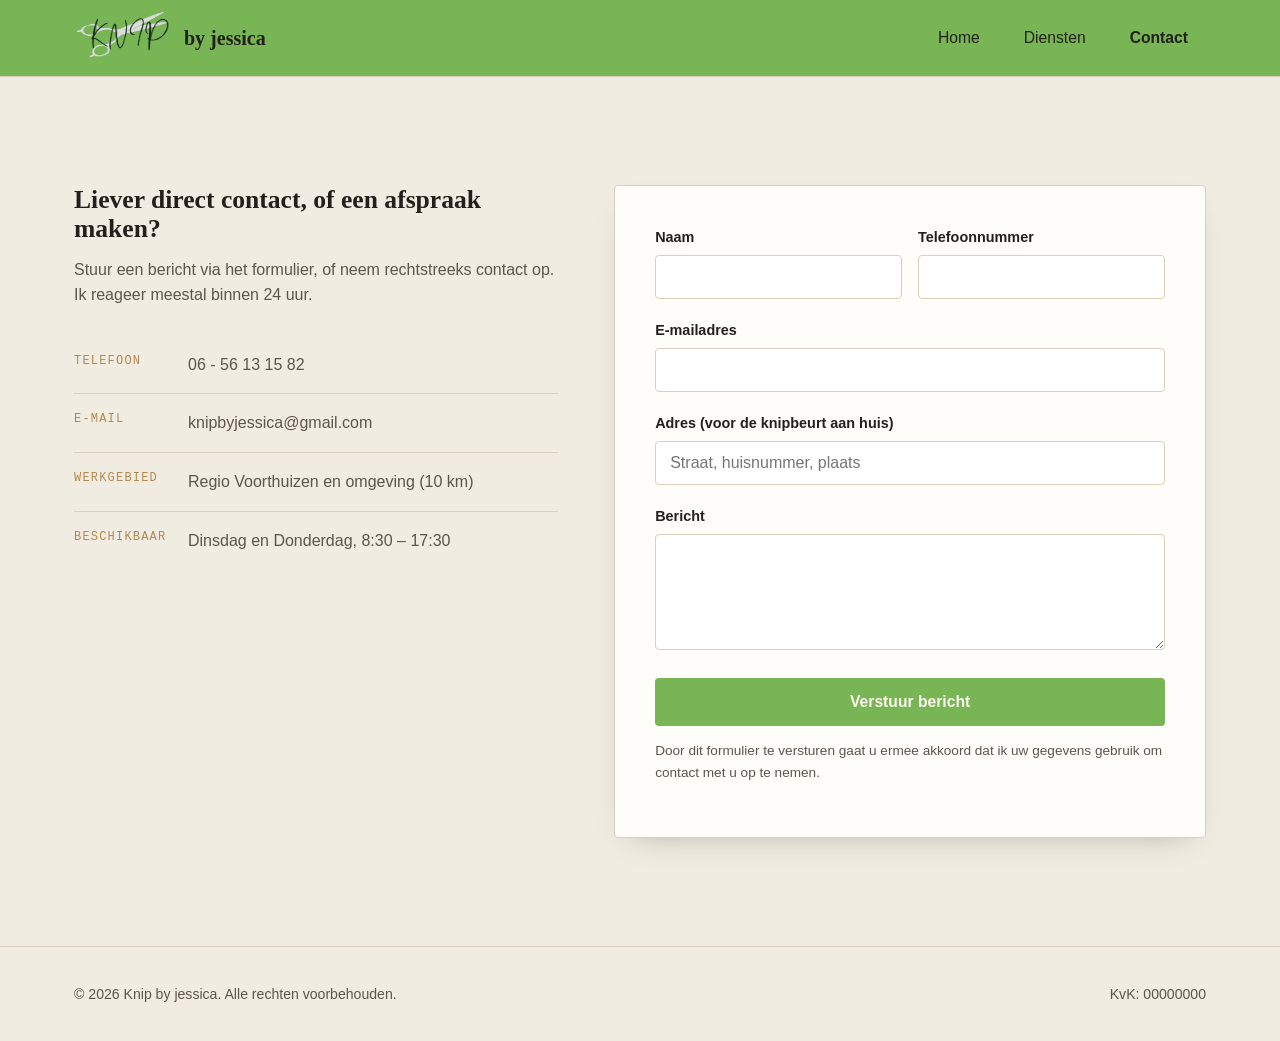
==== contact/index.html @ 76437ecc "final update" ====
<!DOCTYPE html>
<html lang="nl">
<head>
  <meta charset="UTF-8">
  <meta name="viewport" content="width=device-width, initial-scale=1.0">
  <title>Contact — Bij U Geknipt</title>
  <meta name="description" content="Maak een afspraak of stel een vraag aan uw kapper aan huis.">
  <link rel="icon" href="../images/logo.jpeg" type="image/jpeg">
  <link rel="stylesheet" href="../css/style.css">
</head>
<body>

  <!-- HEADER (identiek aan index.html, "Contact" is nu actief) -->
  <header class="site-header">
    <div class="container">
      <a href="../" class="logo">
        <img src="../images/logo.jpeg" alt="Logo Bij U Geknipt">
        by jessica
      </a>

      <button class="nav-toggle" aria-label="Menu openen" aria-expanded="false">
        <span></span><span></span><span></span>
      </button>

      <nav class="main-nav">
        <ul>
          <li><a href="../">Home</a></li>
          <li><a href="../diensten/">Diensten</a></li>
          <li><a href="../contact/" class="is-active">Contact</a></li>
        </ul>
      </nav>
    </div>
  </header>


  <section class="section">
    <div class="container contact-layout">

      <!-- ======================================================
           CONTACTGEGEVENS — pas hieronder telefoon, e-mail en
           werkgebied aan naar jouw eigen gegevens.
           ====================================================== -->
      <div class="contact-info">
        <h2>Liever direct contact, of een afspraak maken?</h2>
        <p style="color:var(--color-ink-soft); margin-bottom: 28px;">
          Stuur een bericht via het formulier, of neem rechtstreeks contact op.
          Ik reageer meestal binnen 24 uur.
        </p>

        <dl>
          <div class="contact-detail">
            <dt>Telefoon</dt>
            <dd><a href="tel:+31600000000">06 - 56 13 15 82</a></dd>
          </div>
          <div class="contact-detail">
            <dt>E-mail</dt>
            <dd><a href="mailto:knipbyjessica@gmail.com">knipbyjessica@gmail.com</a></dd>
          </div>
          <div class="contact-detail">
            <dt>Werkgebied</dt>
            <dd>Regio Voorthuizen en omgeving (10 km)</dd>
          </div>
          <div class="contact-detail">
            <dt>Beschikbaar</dt>
            <dd>Dinsdag en Donderdag, 8:30 – 17:30</dd>
          </div>
        </dl>
      </div>


      <!-- ======================================================
           CONTACTFORMULIER
           --------------------------------------------------
           BELANGRIJK: vervang "FORMSPREE_URL_HIER" hieronder door
           je eigen Formspree-link (bv. https://formspree.io/f/abc1234).
           Zie de uitleg in js/main.js voor de volledige stappen.
           Zonder die aanpassing werkt het versturen niet.
           ====================================================== -->
        <form class="contact-form" id="contact-form" action="https://formspree.io/f/mzepannp" method="POST">

          <div class="form-row form-row--split">
            <div>
              <label for="naam">Naam</label>
              <input type="text" id="naam" name="Naam" required>
            </div>
            <div>
              <label for="telefoon">Telefoonnummer</label>
              <input type="tel" id="telefoon" name="Telefoonnummer">
            </div>
          </div>

          <div class="form-row">
            <label for="email">E-mailadres</label>
            <input type="email" id="email" name="E-mailadres" required>
          </div>

          <div class="form-row">
            <label for="adres">Adres (voor de knipbeurt aan huis)</label>
            <input type="text" id="adres" name="Adres" placeholder="Straat, huisnummer, plaats">
          </div>

          <div class="form-row">
            <label for="bericht">Bericht</label>
            <textarea id="bericht" name="Bericht" rows="5" required></textarea>
          </div>

          <!-- Verborgen veld zodat je in je mail meteen ziet vanaf welke pagina het bericht komt -->
          <input type="hidden" name="_subject" value="Nieuw bericht via de website — Bij U Geknipt">

          <button type="submit" class="btn btn--primary" style="width:100%;">Verstuur bericht</button>

          <p class="form-note">
            Door dit formulier te versturen gaat u ermee akkoord dat ik uw
            gegevens gebruik om contact met u op te nemen.
          </p>

          <!-- Bevestigings-/foutmelding, wordt getoond door js/main.js -->
          <div class="form-status" id="form-status"></div>
        </form>

    </div>
  </section>


  <!-- FOOTER (identiek aan index.html) -->
  <footer class="site-footer">
    <div class="container">
      <span>&copy; <span id="year"></span> Knip by jessica. Alle rechten voorbehouden.</span>
      <span>KvK: 00000000</span>
    </div>
  </footer>

  <script src="../js/main.js"></script>
  <script>
    document.getElementById('year').textContent = new Date().getFullYear();

    // Kleine extra: als iemand via een productpagina hier komt
    // (?product=Naam), wordt het berichtveld alvast ingevuld.
    var params = new URLSearchParams(window.location.search);
    var product = params.get('product');
    if (product) {
      document.getElementById('bericht').value =
        'Hallo, ik ben geïnteresseerd in: ' + product + '.\n\n';
    }
  </script>
</body>
</html>
---- css/style.css ----
/* ==========================================================================
   BIJ U GEKNIPT — STYLESHEET
   --------------------------------------------------------------------------
   Dit bestand is opgedeeld in duidelijke secties. Zoek op de titels
   tussen === om snel te vinden wat je wil aanpassen:

   1. LETTERTYPES & KLEUREN (design tokens)   -> pas hier je huisstijl aan
   2. BASIS / RESET
   3. LAYOUT HELPERS (container, sectie-spacing)
   4. HEADER / NAVIGATIE
   5. KNOPPEN
   6. HOME PAGINA (hero, stappen, route-lijn, uitgelicht)
   7. PRODUCTEN PAGINA (grid met producten)
   8. CONTACT PAGINA (formulier)
   9. FOOTER
   10. RESPONSIVE (mobiel / tablet aanpassingen)
   ========================================================================== */


/* ==========================================================================
   1. LETTERTYPES & KLEUREN
   Dit is de plek om de hele uitstraling van de site te wijzigen.
   Alle kleuren/afmetingen in de rest van het bestand verwijzen hiernaar toe,
   dus als je hier iets wijzigt, verandert het overal automatisch mee.
   ========================================================================== */
:root{
  /* --- Kleuren ---------------------------------------------------------- */
  --color-bg:        #F1ECE2;   /* warme, zachte achtergrondkleur (basis) */
  --color-bg-alt:     #E7DFCF;   /* iets donkerdere variant voor afwisselende secties */
  --color-surface:    #FFFDF9;   /* kaarten / formulier-achtergrond, bijna wit */
  --color-ink:         #241F1B;   /* hoofdtekstkleur, warm zwart */
  --color-ink-soft:    #5C554C;   /* subtielere tekst (bijschriften, intro's) */
  --color-line:        #D9CFBA;   /* dunne lijntjes/randjes */

  --color-accent:      #78b555;   /* hoofdaccent: dieprode wijnkleur (kapperstraditie) */
  --color-accent-dark: #427326;   /* donkere hover-variant van het accent */
  --color-gold:        #B4894F;   /* tweede accent: gedempt goud, voor kleine details */

  /* --- Typografie --------------------------------------------------------
     Fraunces  = sierlijk lettertype voor titels (karakter, persoonlijk)
     Work Sans = leesbaar lettertype voor lopende tekst
     Space Mono = 'prijskaartje'-lettertype, alleen gebruikt bij prijzen
  ------------------------------------------------------------------------ */
  --font-display: 'Fraunces', Georgia, serif;
  --font-body: 'Work Sans', -apple-system, Helvetica, Arial, sans-serif;
  --font-price: 'Space Mono', 'Courier New', monospace;

  /* --- Overige tokens ----------------------------------------------------*/
  --radius: 4px;                     /* hoekafronding: klein = strak/vakkundig */
  --shadow-soft: 0 12px 30px -18px rgba(36, 31, 27, 0.35);
  --max-width: 1180px;                /* maximale breedte van de inhoud */
}

/* Lettertypes laden (Google Fonts, gratis, laadt automatisch bij bezoekers) */
@import url('https://fonts.googleapis.com/css2?family=Fraunces:ital,opsz,wght@0,9..144,400;0,9..144,600;1,9..144,500&family=Work+Sans:wght@400;500;600&family=Space+Mono&display=swap');


/* ==========================================================================
   2. BASIS / RESET
   ========================================================================== */
*, *::before, *::after{ box-sizing: border-box; }

html{ scroll-behavior: smooth; }

body{
  margin: 0;
  font-family: var(--font-body);
  color: var(--color-ink);
  background: var(--color-bg);
  line-height: 1.6;
  -webkit-font-smoothing: antialiased;
}

img{ max-width: 100%; display: block; }

a{ color: inherit; text-decoration: none; }

h1, h2, h3{
  font-family: var(--font-display);
  font-weight: 600;
  line-height: 1.15;
  margin: 0 0 0.5em 0;
}

p{ margin: 0 0 1em 0; }

/* Duidelijke focus-ring voor toetsenbordgebruikers (toegankelijkheid) */
a:focus-visible, button:focus-visible, input:focus-visible,
textarea:focus-visible, select:focus-visible{
  outline: 2px solid var(--color-accent);
  outline-offset: 3px;
}

/* Beweging beperken voor mensen die dat in hun systeem hebben ingesteld */
@media (prefers-reduced-motion: reduce){
  *{ animation: none !important; transition: none !important; scroll-behavior: auto !important; }
}


/* ==========================================================================
   3. LAYOUT HELPERS
   ========================================================================== */
.container{
  width: 100%;
  max-width: var(--max-width);
  margin: 0 auto;
  padding: 0 24px;
}

.section{
  padding: clamp(56px, 9vw, 108px) 0;   /* schaalt mee met schermbreedte */
}

.section--alt{
  background: var(--color-bg-alt);
}

.section-head{
  max-width: 640px;
  margin-bottom: 48px;
}

.eyebrow{
  display: inline-block;
  font-family: var(--font-price);
  font-size: 0.75rem;
  letter-spacing: 0.14em;
  text-transform: uppercase;
  color: var(--color-accent);
  margin-bottom: 14px;
}

.section-head h2{
  font-size: clamp(1.7rem, 3vw, 2.4rem);
}

.section-head p{
  color: var(--color-ink-soft);
  font-size: 1.05rem;
}


/* ==========================================================================
   4. HEADER / NAVIGATIE
   Logo staat links, de 3 pagina's rechts. Op mobiel klapt het menu in
   via een hamburger-knop (zie js/main.js voor de logica).
   ========================================================================== */
.site-header{
  position: sticky;
  top: 0;
  z-index: 100;
  background: #78b555;
  backdrop-filter: blur(6px);
  border-bottom: 1px solid var(--color-line);
}

.site-header .container{
  display: flex;
  align-items: center;
  justify-content: space-between;
  height: 76px;
}

/* --- Logo plek (links) ---------------------------------------------------
   Vervang images/logo.svg door je eigen logo-bestand, of vervang dit
   hele blok door platte tekst als je (nog) geen logo hebt. */
.logo{
  display: flex;
  align-items: center;
  gap: 10px;
  font-family: var(--font-display);
  font-size: 1.25rem;
  font-weight: 600;
  color: var(--color-ink);
}
.logo img{
  height: 80px;
  width: 100px;
}

.main-nav ul{
  display: flex;
  gap: 8px;
  list-style: none;
  margin: 0;
  padding: 0;
}

.main-nav a{
  display: inline-block;
  padding: 10px 18px;
  font-size: 0.98rem;
  font-weight: 500;
  border-radius: var(--radius);
  transition: background-color 0.15s ease, color 0.15s ease;
}

.main-nav a:hover{
  background: var(--color-bg-alt);
}

/* Actieve pagina (class="is-active" op de <a> van de huidige pagina) */
.main-nav a.is-active{
  font-weight: 600;
}

/* Hamburger-knop: standaard verborgen, komt terug op mobiel (zie sectie 10) */
.nav-toggle{
  display: none;
  flex-direction: column;
  justify-content: center;
  gap: 5px;
  width: 42px;
  height: 42px;
  background: none;
  border: 1px solid var(--color-line);
  border-radius: var(--radius);
  cursor: pointer;
}
.nav-toggle span{
  display: block;
  height: 2px;
  width: 20px;
  margin: 0 auto;
  background: var(--color-ink);
}


/* ==========================================================================
   5. KNOPPEN
   ========================================================================== */
.btn{
  display: inline-block;
  padding: 14px 30px;
  font-family: var(--font-body);
  font-size: 0.98rem;
  font-weight: 600;
  border-radius: var(--radius);
  border: 1px solid transparent;
  cursor: pointer;
  transition: transform 0.15s ease, background-color 0.15s ease, color 0.15s ease;
}

.btn--primary{
  background: var(--color-accent);
  color: #FBF6EE;
}
.btn--primary:hover{
  background: var(--color-accent-dark);
  transform: translateY(-1px);
}

.btn--outline{
  background: transparent;
  color: var(--color-ink);
  border-color: var(--color-ink);
}
.btn--outline:hover{
  background: var(--color-ink);
  color: var(--color-bg);
}


/* ==========================================================================
   6. HOME PAGINA
   ========================================================================== */

.countdown-bar{
  background: var(--color-bg);
  border-bottom: 1px solid var(--color-line);
}

.countdown-bar__inner{
  display: flex;
  align-items: center;
  justify-content: space-between;
  gap: 18px;
  padding-top: 14px;
  padding-bottom: 14px;
}

.countdown-bar__label{
  font-family: var(--font-display);
  font-size: 1.05rem;
  font-weight: 600;
}

.countdown{
  display: flex;
  flex-wrap: wrap;
  gap: 8px;
}

.countdown span{
  min-width: 76px;
  padding: 8px 12px;
  background: var(--color-surface);
  border: 1px solid var(--color-line);
  border-radius: var(--radius);
  color: var(--color-ink-soft);
  font-size: 0.82rem;
  text-align: center;
}

.countdown strong{
  display: block;
  font-family: var(--font-price);
  font-size: 1.15rem;
  color: var(--color-accent);
  line-height: 1.1;
}

/* --- Hero ---------------------------------------------------------------*/
.hero{
  padding: clamp(64px, 10vw, 120px) 0 clamp(40px, 6vw, 72px);
}

.hero .container{
  display: grid;
  grid-template-columns: 1.1fr 0.9fr;
  gap: 48px;
  align-items: center;
}

.hero h1{
  font-size: clamp(2.4rem, 5vw, 3.6rem);
}

.hero-lead{
  font-size: 1.15rem;
  color: var(--color-ink-soft);
  max-width: 46ch;
}

.hero-actions{
  display: flex;
  gap: 14px;
  margin-top: 28px;
  flex-wrap: wrap;
}

/* --- Route-lijn: het signatuur-element van deze site ---------------------
   Symboliseert "de kapper komt naar u toe": een gestippeld pad tussen
   een huisje en een schaar. Puur CSS/SVG, geen afbeelding nodig. */
.route{
  position: relative;
  display: flex;
  align-items: center;
  justify-content: space-between;
  padding: 20px;
}
.route svg{ width: 100%; height: auto; }
.route-path{
  stroke: var(--color-accent);
  stroke-width: 2.5;
  stroke-dasharray: 1 12;
  stroke-linecap: round;
  fill: none;
}
.route-icon-bg{
  fill: var(--color-surface);
  stroke: var(--color-line);
}

/* --- Stappen ("hoe het werkt") -------------------------------------------
   Genummerd omdat het hier om een echt, chronologisch proces gaat. */
.steps{
  display: grid;
  grid-template-columns: repeat(3, 1fr);
  gap: 32px;
}

.step{
  padding: 28px;
  background: var(--color-surface);
  border: 1px solid var(--color-line);
  border-radius: var(--radius);
}

.step-number{
  font-family: var(--font-price);
  font-size: 0.85rem;
  color: var(--color-gold);
  margin-bottom: 12px;
  display: block;
}

.step h3{
  font-size: 1.15rem;
  margin-bottom: 8px;
}

.step p{
  color: var(--color-ink-soft);
  font-size: 0.98rem;
  margin: 0;
}

/* --- Uitgelicht: teaser naar de productenpagina ---------------------------*/
.teaser{
  display: grid;
  grid-template-columns: 1fr 1fr;
  gap: 56px;
  align-items: center;
}

.teaser-visual{
  display: grid;
  grid-template-columns: 1fr 1fr;
  gap: 14px;
}
.teaser-visual img{
  border-radius: var(--radius);
  aspect-ratio: 3/4;
  object-fit: cover;
}
.teaser-visual img:first-child{
  grid-row: 1 / 3;
  aspect-ratio: 3/5;
}

/* --- Citaat / testimonial -------------------------------------------------*/
.quote{
  max-width: 720px;
  margin: 0 auto;
  text-align: center;
}
.quote blockquote{
  font-family: var(--font-display);
  font-style: italic;
  font-size: clamp(1.4rem, 2.6vw, 2rem);
  margin: 0 0 20px 0;
}
.quote cite{
  font-style: normal;
  color: var(--color-ink-soft);
  font-size: 0.95rem;
}

/* --- Slotoproep (call to action) -------------------------------------------*/
.cta-banner{
  background: var(--color-accent);
  color: #FBF6EE;
  text-align: center;
  padding: clamp(48px, 8vw, 80px) 24px;
  border-radius: var(--radius);
}
.cta-banner h2{ font-size: clamp(1.6rem, 3vw, 2.2rem); }
.cta-banner p{ color: rgba(251, 246, 238, 0.85); margin-bottom: 24px; }
.cta-banner .btn--outline{
  border-color: rgba(251, 246, 238, 0.6);
  color: #FBF6EE;
}
.cta-banner .btn--outline:hover{
  background: #FBF6EE;
  color: var(--color-accent);
}


/* ==========================================================================
   7. PRODUCTEN PAGINA
   Rijen van producten naast elkaar. Standaard 4 per rij op groot scherm.
   WIL JE 3 PER RIJ I.P.V. 4? -> verander hieronder "220px" naar "260px"
   bij .product-grid, of zet 'm vast op 3 kolommen (zie comment).
   ========================================================================== */
.products-intro{
  max-width: 620px;
  margin-bottom: 44px;
}
.products-intro p{
  color: var(--color-ink-soft);
  font-size: 1.05rem;
}

.product-grid{
  display: grid;
  /* Vult automatisch 4 (of 3, op kleinere schermen) kolommen aan.
     Vaste 3 kolommen i.p.v. automatisch? Vervang de regel hieronder door:
     grid-template-columns: repeat(3, 1fr);  */
  grid-template-columns: repeat(auto-fit, minmax(220px, 1fr));
  gap: 32px 24px;
}

.product-card{
  display: flex;
  flex-direction: column;
}

.product-image{
  aspect-ratio: 1 / 1;
  border-radius: var(--radius);
  overflow: hidden;
  background: var(--color-surface);
  border: 1px solid var(--color-line);
  margin-bottom: 14px;
}
.product-image img{
  width: 100%;
  height: 100%;
  object-fit: cover;
}

.product-name{
  font-family: var(--font-display);
  font-size: 1.05rem;
  margin-bottom: 4px;
}

.product-price{
  font-family: var(--font-price);
  font-size: 0.95rem;
  color: var(--color-accent);
}

.product-cta{
  margin-top: 10px;
  font-size: 0.88rem;
  font-weight: 600;
  color: var(--color-ink);
  text-decoration: underline;
  text-underline-offset: 3px;
}
.product-cta:hover{ color: var(--color-accent); }

.diensten-layout{
  display: grid;
  grid-template-columns: minmax(0, 1.35fr) minmax(280px, 0.65fr);
  gap: 40px;
  align-items: start;
}

.dienst-list{
  display: grid;
  gap: 28px;
}

.dienst-category{
  padding-bottom: 26px;
  border-bottom: 1px solid var(--color-line);
}
.dienst-category:last-child{ border-bottom: none; }

.dienst-category h2{
  font-size: 1.35rem;
  margin-bottom: 12px;
}

.dienst-category ul,
.family-discount ul{
  margin: 0;
  padding-left: 20px;
}

.dienst-category li,
.family-discount li{
  margin-bottom: 8px;
  color: var(--color-ink-soft);
}

.family-discount{
  position: sticky;
  top: 104px;
  background: var(--color-surface);
  border: 1px solid var(--color-line);
  border-radius: var(--radius);
  padding: clamp(24px, 3vw, 34px);
  box-shadow: var(--shadow-soft);
}

.family-discount h2{
  font-size: 1.45rem;
}

.family-discount p{
  color: var(--color-ink-soft);
}

.family-discount .btn{
  margin-top: 18px;
  width: 100%;
  text-align: center;
}


/* ==========================================================================
   8. CONTACT PAGINA
   ========================================================================== */
.contact-layout{
  display: grid;
  grid-template-columns: 0.9fr 1.1fr;
  gap: 56px;
  align-items: start;
}

.contact-info h2{
  font-size: 1.6rem;
}

.contact-detail{
  display: flex;
  gap: 14px;
  padding: 16px 0;
  border-bottom: 1px solid var(--color-line);
}
.contact-detail:last-child{ border-bottom: none; }

.contact-detail dt{
  font-family: var(--font-price);
  font-size: 0.75rem;
  letter-spacing: 0.1em;
  text-transform: uppercase;
  color: var(--color-gold);
  width: 100px;
  flex-shrink: 0;
}
.contact-detail dd{
  margin: 0;
  color: var(--color-ink-soft);
}

/* --- Formulier -------------------------------------------------------- */
.contact-form{
  background: var(--color-surface);
  border: 1px solid var(--color-line);
  border-radius: var(--radius);
  padding: clamp(24px, 4vw, 40px);
  box-shadow: var(--shadow-soft);
}

.form-row{
  margin-bottom: 20px;
}

.form-row label{
  display: block;
  font-size: 0.9rem;
  font-weight: 600;
  margin-bottom: 6px;
}

.form-row input,
.form-row textarea{
  width: 100%;
  padding: 12px 14px;
  font-family: var(--font-body);
  font-size: 1rem;
  color: var(--color-ink);
  background: #fff;
  border: 1px solid var(--color-line);
  border-radius: var(--radius);
}

.form-row input:focus,
.form-row textarea:focus{
  border-color: var(--color-accent);
}

.form-row--split{
  display: grid;
  grid-template-columns: 1fr 1fr;
  gap: 16px;
}

.form-note{
  font-size: 0.85rem;
  color: var(--color-ink-soft);
  margin-top: 14px;
}

/* Statusmeldingen na versturen (worden getoond/verborgen via js/main.js) */
.form-status{
  display: none;
  margin-top: 16px;
  padding: 12px 14px;
  border-radius: var(--radius);
  font-size: 0.92rem;
}
.form-status.is-visible{ display: block; }
.form-status--success{ background: #E4EFE2; color: #2C5F2D; }
.form-status--error{ background: #F3E1DE; color: #8A2E1F; }


/* ==========================================================================
   9. FOOTER
   ========================================================================== */
.site-footer{
  border-top: 1px solid var(--color-line);
  padding: 36px 0;
}
.site-footer--home{
  background: var(--color-bg-alt);
}
.site-footer .container{
  display: flex;
  flex-wrap: wrap;
  gap: 12px;
  align-items: center;
  justify-content: space-between;
  font-size: 0.88rem;
  color: var(--color-ink-soft);
}
.site-footer a:hover{ color: var(--color-accent); }


/* ==========================================================================
   10. RESPONSIVE
   Mobile-first is netter, maar omdat dit ontwerp op desktop begint met
   meerkoloms-layouts, breken we die hieronder af naar kleinere schermen.
   ========================================================================== */

/* --- Tablet (kleiner dan 900px) ------------------------------------------*/
@media (max-width: 900px){
  .hero .container{ grid-template-columns: 1fr; }
  .route{ order: -1; max-width: 420px; margin: 0 auto; }

  .steps{ grid-template-columns: 1fr 1fr; }

  .teaser{ grid-template-columns: 1fr; }
  .teaser-visual{ order: -1; }

  .diensten-layout{ grid-template-columns: 1fr; }
  .family-discount{ position: static; }

  .contact-layout{ grid-template-columns: 1fr; }
}

/* --- Mobiel (kleiner dan 680px) -------------------------------------------*/
@media (max-width: 680px){

  /* Hamburgermenu tonen, normale menubalk verbergen */
  .nav-toggle{ display: flex; }

  .main-nav{
    position: absolute;
    top: 76px;
    left: 0;
    right: 0;
    background: var(--color-bg);
    border-bottom: 1px solid var(--color-line);
    max-height: 0;
    overflow: hidden;
    transition: max-height 0.25s ease;
  }
  .main-nav.is-open{ max-height: 260px; }

  .main-nav ul{
    flex-direction: column;
    padding: 8px 24px 20px;
    gap: 0;
  }
  .main-nav a{ display: block; padding: 14px 8px; border-bottom: 1px solid var(--color-line); }

  .countdown-bar__inner{
    align-items: flex-start;
    flex-direction: column;
  }
  .countdown span{ flex: 1 1 76px; }

  .steps{ grid-template-columns: 1fr; }

  .form-row--split{ grid-template-columns: 1fr; }

  .product-grid{ grid-template-columns: repeat(2, 1fr); }
}

/* --- Heel klein (kleiner dan 400px): 1 product per rij -------------------*/
@media (max-width: 400px){
  .product-grid{ grid-template-columns: 1fr; }
}
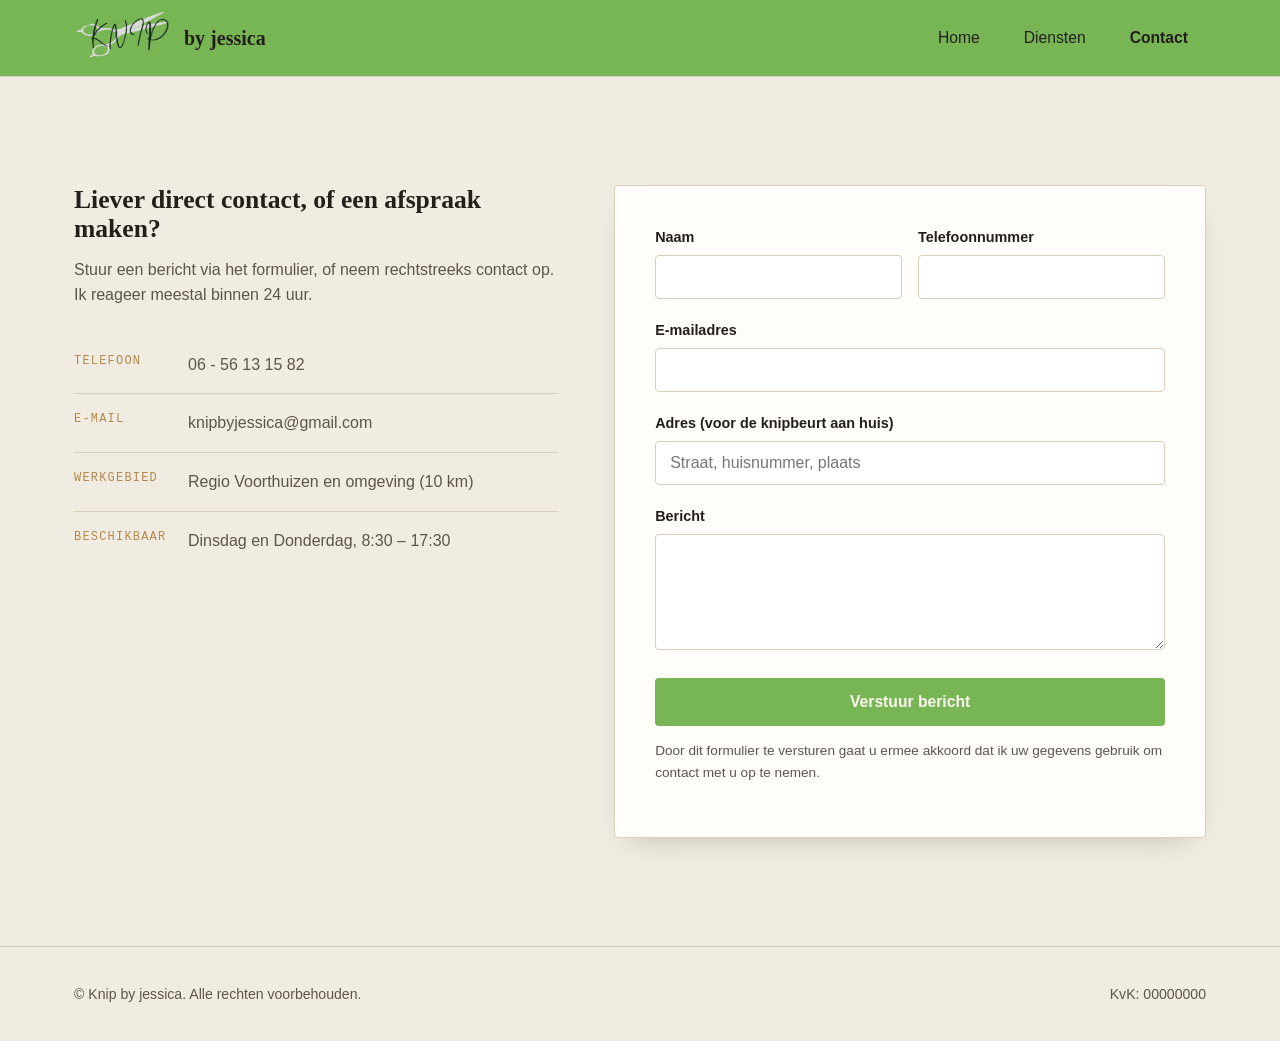
==== commit 10c08f9b: "telefoonnummer geupdate" ====
--- a/contact/index.html
+++ b/contact/index.html
@@ -50,7 +50,7 @@
         <dl>
           <div class="contact-detail">
             <dt>Telefoon</dt>
-            <dd><a href="tel:+31600000000">06 - 56 13 15 82</a></dd>
+            <dd><a href="tel:+31656131582">06 - 56 13 15 82</a></dd>
           </div>
           <div class="contact-detail">
             <dt>E-mail</dt>
@@ -129,19 +129,5 @@
       <span>KvK: 00000000</span>
     </div>
   </footer>
-
-  <script src="../js/main.js"></script>
-  <script>
-    document.getElementById('year').textContent = new Date().getFullYear();
-
-    // Kleine extra: als iemand via een productpagina hier komt
-    // (?product=Naam), wordt het berichtveld alvast ingevuld.
-    var params = new URLSearchParams(window.location.search);
-    var product = params.get('product');
-    if (product) {
-      document.getElementById('bericht').value =
-        'Hallo, ik ben geïnteresseerd in: ' + product + '.\n\n';
-    }
-  </script>
 </body>
 </html>
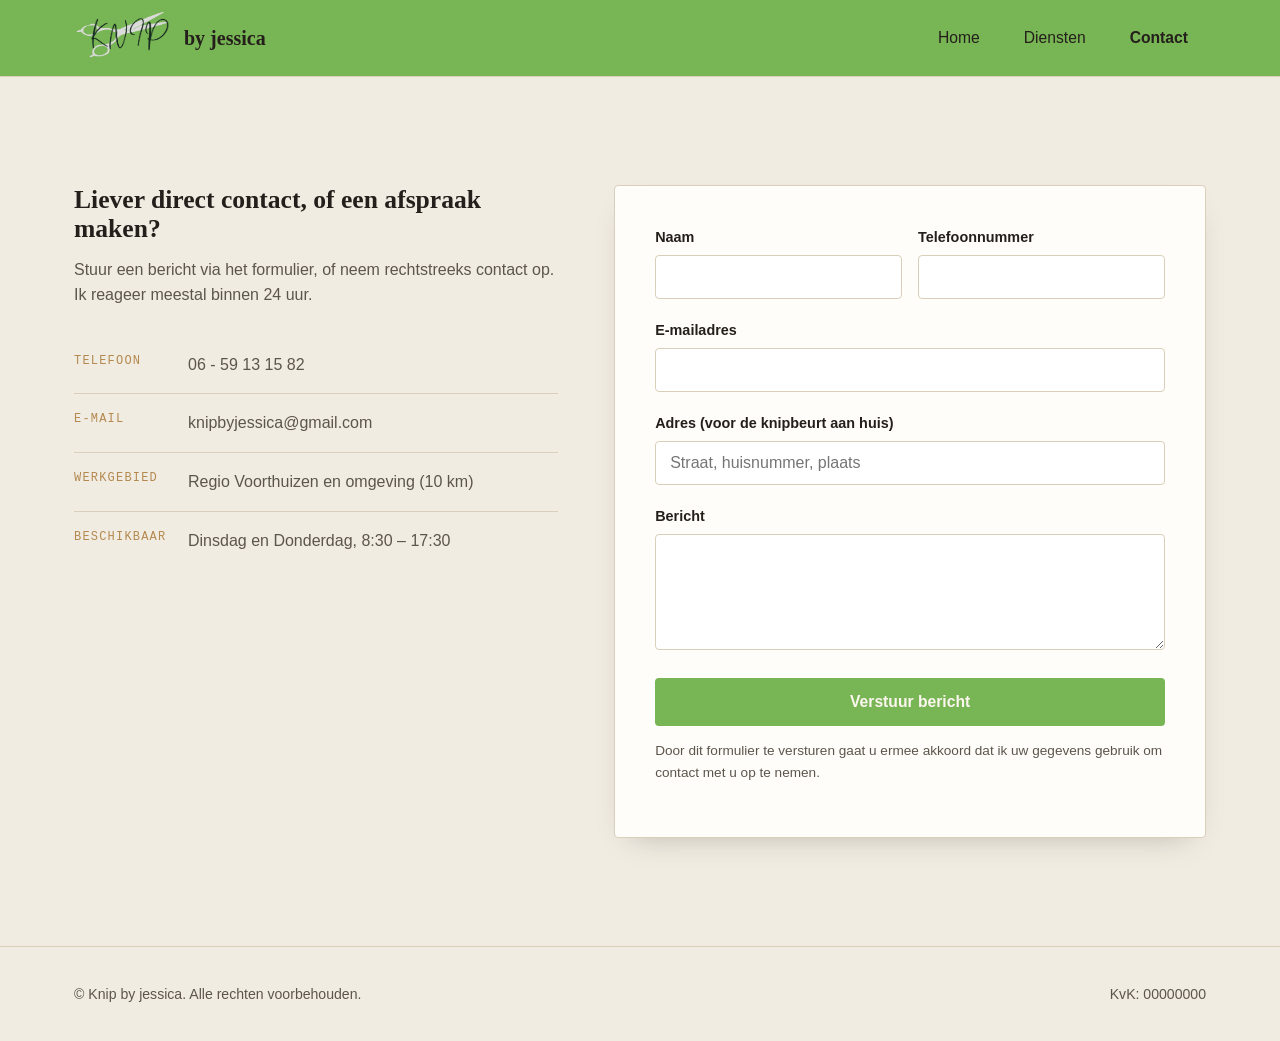
==== commit 2330ada4: "ander nummer" ====
--- a/contact/index.html
+++ b/contact/index.html
@@ -50,7 +50,7 @@
         <dl>
           <div class="contact-detail">
             <dt>Telefoon</dt>
-            <dd><a href="tel:+31656131582">06 - 56 13 15 82</a></dd>
+            <dd><a href="tel:+31659131582">06 - 59 13 15 82</a></dd>
           </div>
           <div class="contact-detail">
             <dt>E-mail</dt>
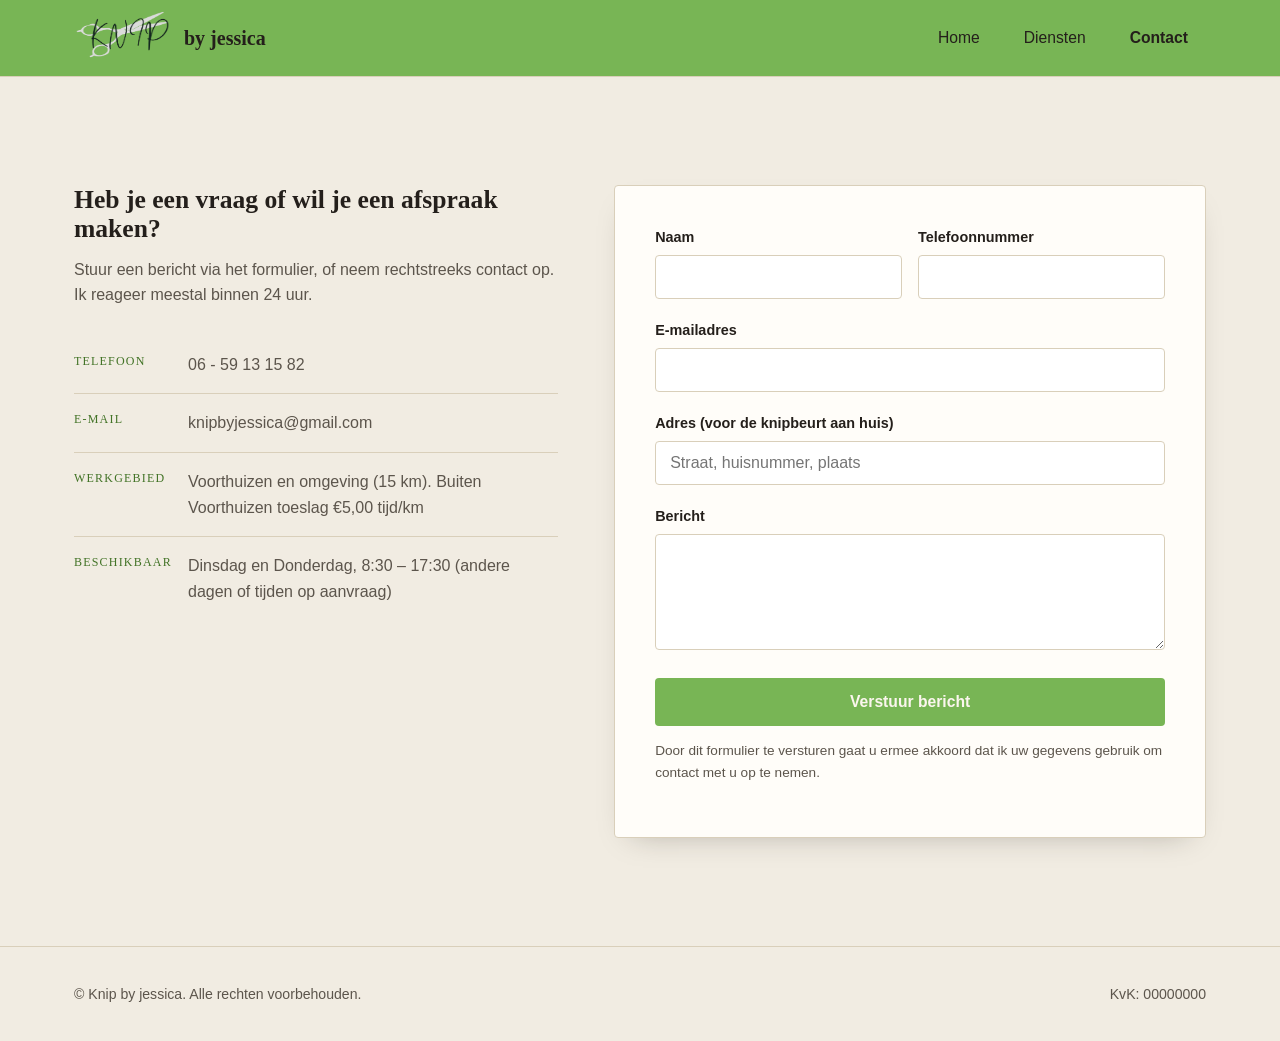
==== commit a22b8ac7: "nieuwe updates, kleine changes" ====
--- a/contact/index.html
+++ b/contact/index.html
@@ -41,7 +41,7 @@
            werkgebied aan naar jouw eigen gegevens.
            ====================================================== -->
       <div class="contact-info">
-        <h2>Liever direct contact, of een afspraak maken?</h2>
+        <h2>Heb je een vraag of wil je een afspraak maken?</h2>
         <p style="color:var(--color-ink-soft); margin-bottom: 28px;">
           Stuur een bericht via het formulier, of neem rechtstreeks contact op.
           Ik reageer meestal binnen 24 uur.
@@ -58,11 +58,11 @@
           </div>
           <div class="contact-detail">
             <dt>Werkgebied</dt>
-            <dd>Regio Voorthuizen en omgeving (10 km)</dd>
+            <dd>Voorthuizen en omgeving (15 km). Buiten Voorthuizen toeslag €5,00 tijd/km</dd>
           </div>
           <div class="contact-detail">
             <dt>Beschikbaar</dt>
-            <dd>Dinsdag en Donderdag, 8:30 – 17:30</dd>
+            <dd>Dinsdag en Donderdag, 8:30 – 17:30 (andere dagen of tijden op aanvraag)</dd>
           </div>
         </dl>
       </div>
--- a/css/style.css
+++ b/css/style.css
@@ -39,11 +39,11 @@
   /* --- Typografie --------------------------------------------------------
      Fraunces  = sierlijk lettertype voor titels (karakter, persoonlijk)
      Work Sans = leesbaar lettertype voor lopende tekst
-     Space Mono = 'prijskaartje'-lettertype, alleen gebruikt bij prijzen
+     Lora = 'prijskaartje'-lettertype, alleen gebruikt bij prijzen
   ------------------------------------------------------------------------ */
   --font-display: 'Fraunces', Georgia, serif;
   --font-body: 'Work Sans', -apple-system, Helvetica, Arial, sans-serif;
-  --font-price: 'Space Mono', 'Courier New', monospace;
+  --font-price: 'Lora', Georgia, serif;
 
   /* --- Overige tokens ----------------------------------------------------*/
   --radius: 4px;                     /* hoekafronding: klein = strak/vakkundig */
@@ -52,7 +52,7 @@
 }
 
 /* Lettertypes laden (Google Fonts, gratis, laadt automatisch bij bezoekers) */
-@import url('https://fonts.googleapis.com/css2?family=Fraunces:ital,opsz,wght@0,9..144,400;0,9..144,600;1,9..144,500&family=Work+Sans:wght@400;500;600&family=Space+Mono&display=swap');
+@import url('https://fonts.googleapis.com/css2?family=Fraunces:ital,opsz,wght@0,9..144,400;0,9..144,600;1,9..144,500&family=Lora:wght@400;500;600&family=Work+Sans:wght@400;500;600&display=swap');
 
 
 /* ==========================================================================
@@ -380,7 +380,7 @@
 .step-number{
   font-family: var(--font-price);
   font-size: 0.85rem;
-  color: var(--color-gold);
+  color: var(--color-accent-dark);
   margin-bottom: 12px;
   display: block;
 }
@@ -411,12 +411,8 @@
 }
 .teaser-visual img{
   border-radius: var(--radius);
-  aspect-ratio: 3/4;
-  object-fit: cover;
-}
-.teaser-visual img:first-child{
-  grid-row: 1 / 3;
-  aspect-ratio: 3/5;
+  aspect-ratio: 4/3;
+  object-fit: fit;
 }
 
 /* --- Citaat / testimonial -------------------------------------------------*/
@@ -609,7 +605,7 @@
   font-size: 0.75rem;
   letter-spacing: 0.1em;
   text-transform: uppercase;
-  color: var(--color-gold);
+  color: var(--color-accent-dark);
   width: 100px;
   flex-shrink: 0;
 }
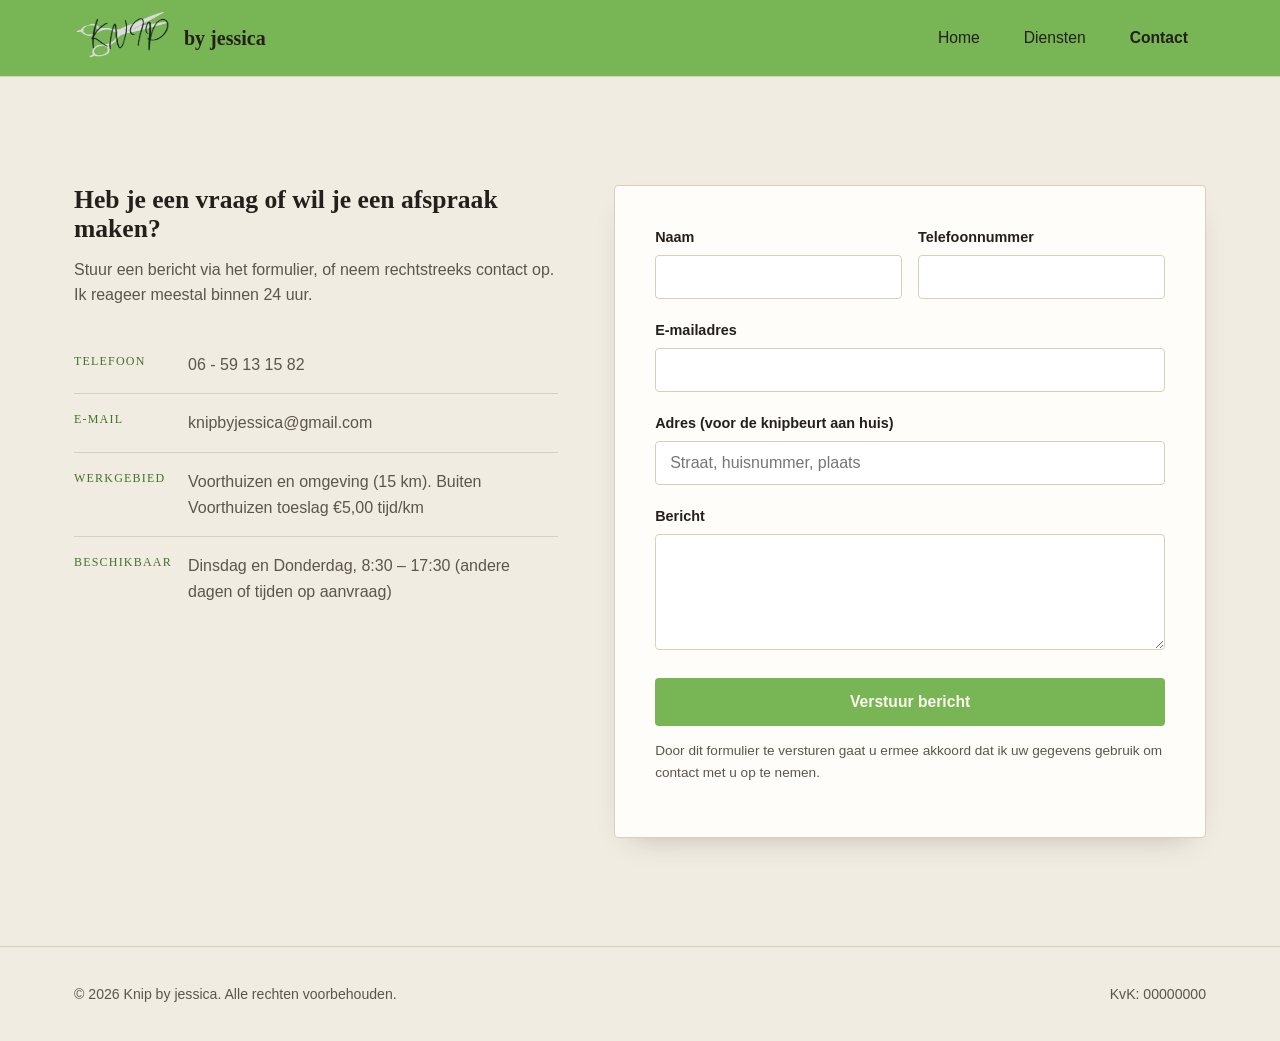
==== commit 30bbcb7a: "niet meer doorgestuurd na formulier invullen" ====
--- a/contact/index.html
+++ b/contact/index.html
@@ -129,5 +129,8 @@
       <span>KvK: 00000000</span>
     </div>
   </footer>
+
+  <script src="../js/main.js"></script>
+  <script>document.getElementById('year').textContent = new Date().getFullYear();</script>
 </body>
 </html>
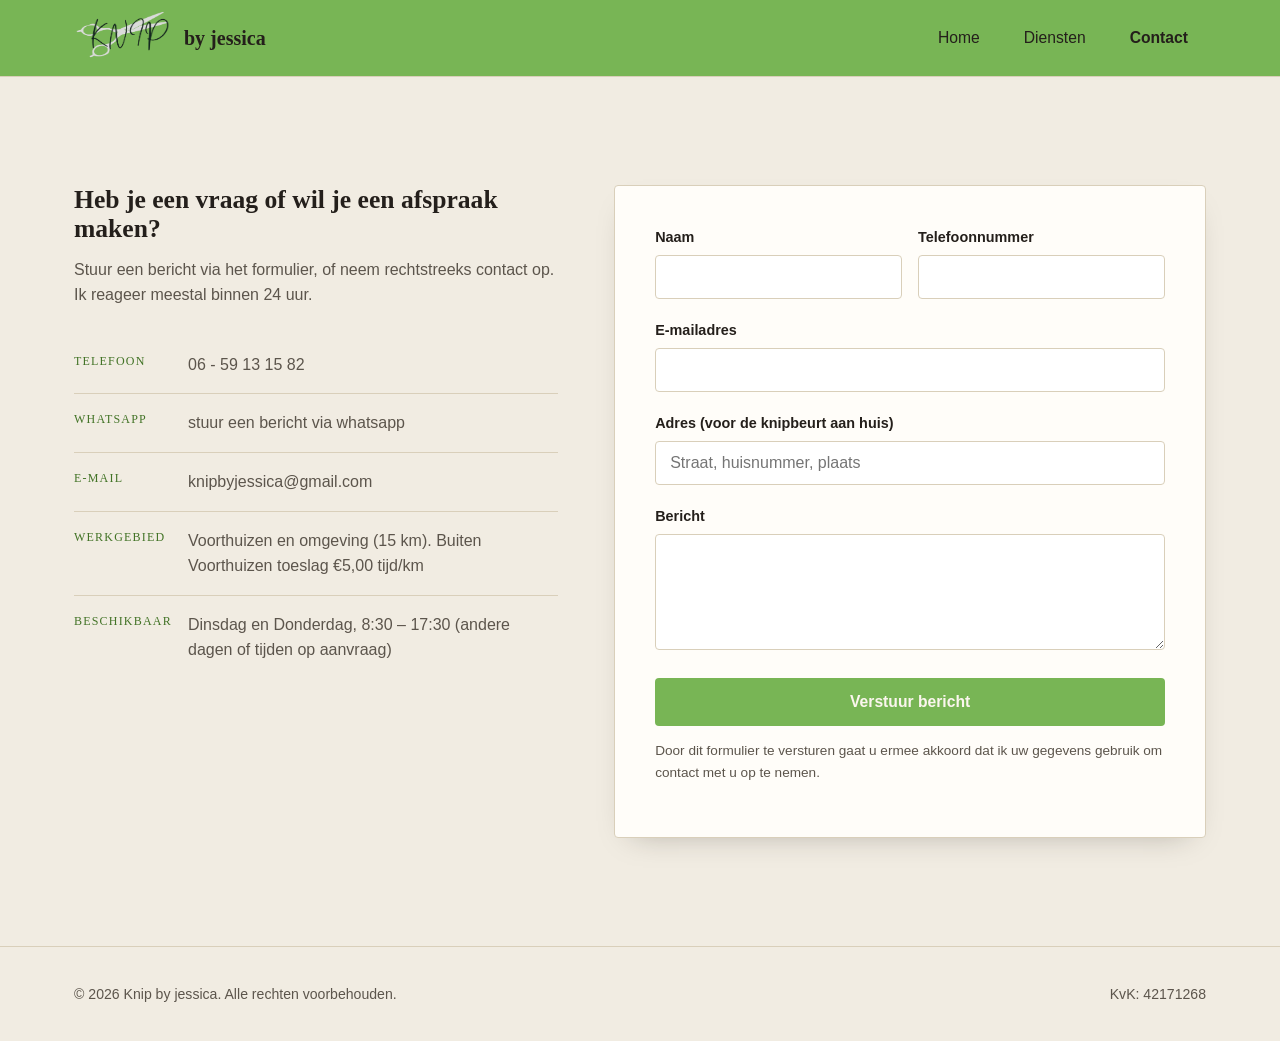
==== commit bdb0ac00: "kvk en whatsapp knop" ====
--- a/contact/index.html
+++ b/contact/index.html
@@ -51,6 +51,10 @@
           <div class="contact-detail">
             <dt>Telefoon</dt>
             <dd><a href="tel:+31659131582">06 - 59 13 15 82</a></dd>
+          </div>
+          <div class="contact-detail">
+            <dt>Whatsapp</dt>
+            <dd><a href="https://wa.me/31659131582" target="_blank">stuur een bericht via whatsapp</a></dd>
           </div>
           <div class="contact-detail">
             <dt>E-mail</dt>
@@ -126,7 +130,7 @@
   <footer class="site-footer">
     <div class="container">
       <span>&copy; <span id="year"></span> Knip by jessica. Alle rechten voorbehouden.</span>
-      <span>KvK: 00000000</span>
+      <span>KvK: 42171268</span>
     </div>
   </footer>
 
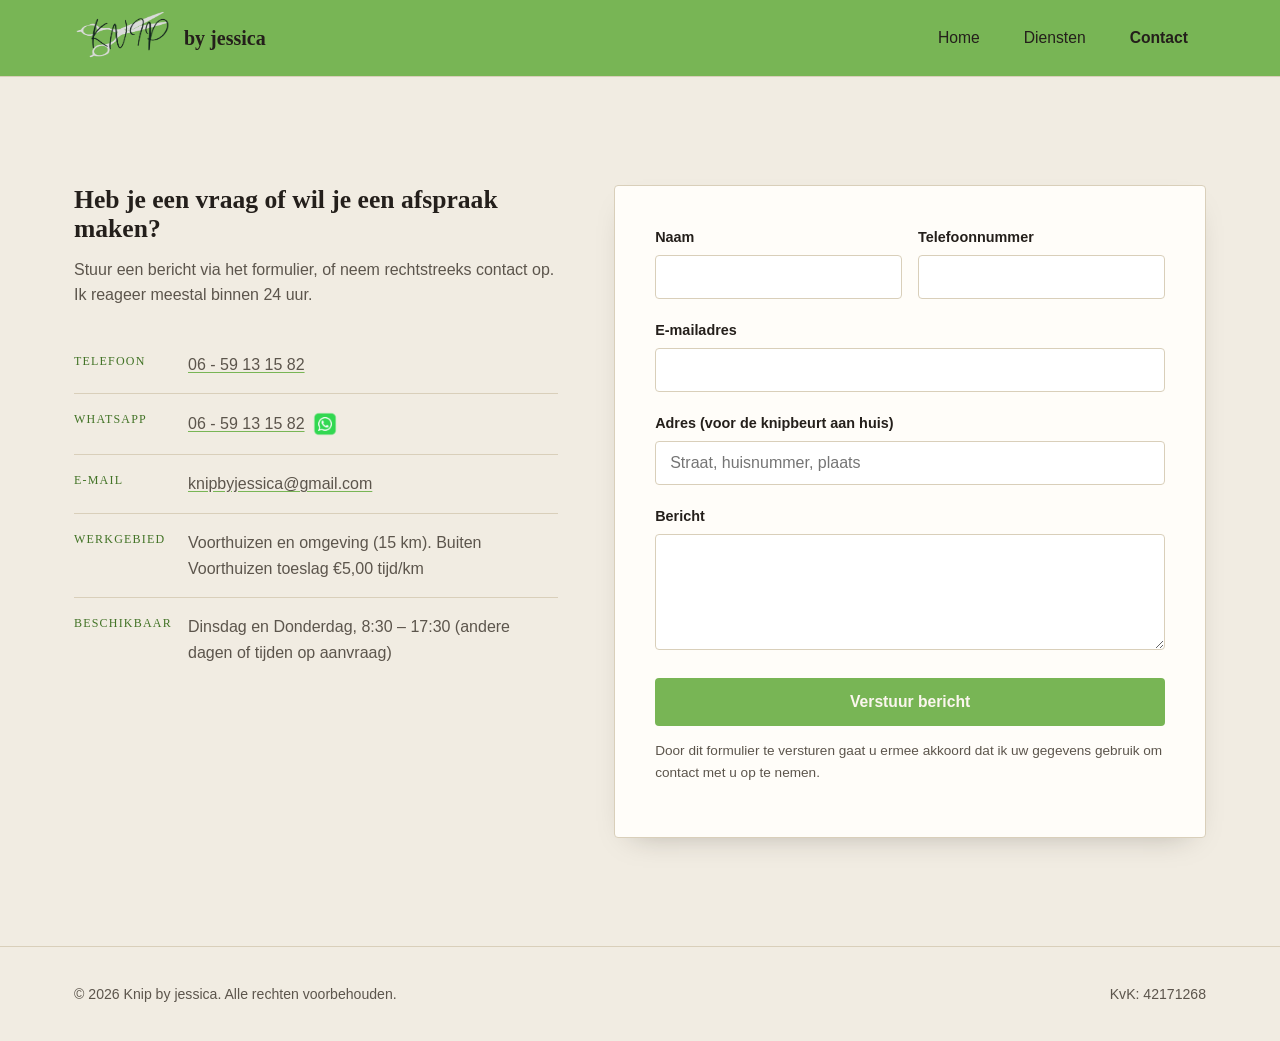
==== commit 1268fa4b: "whatsapp logo" ====
--- a/contact/index.html
+++ b/contact/index.html
@@ -54,7 +54,7 @@
           </div>
           <div class="contact-detail">
             <dt>Whatsapp</dt>
-            <dd><a href="https://wa.me/31659131582" target="_blank">stuur een bericht via whatsapp</a></dd>
+            <dd><a href="https://wa.me/31659131582" target="_blank">06 - 59 13 15 82<img class="whatsapp-icon" src="../images/whatsapp-logo.png" alt=""></a></dd>
           </div>
           <div class="contact-detail">
             <dt>E-mail</dt>
--- a/css/style.css
+++ b/css/style.css
@@ -16,53 +16,57 @@
    10. RESPONSIVE (mobiel / tablet aanpassingen)
    ========================================================================== */
 
-
 /* ==========================================================================
    1. LETTERTYPES & KLEUREN
    Dit is de plek om de hele uitstraling van de site te wijzigen.
    Alle kleuren/afmetingen in de rest van het bestand verwijzen hiernaar toe,
    dus als je hier iets wijzigt, verandert het overal automatisch mee.
    ========================================================================== */
-:root{
+:root {
   /* --- Kleuren ---------------------------------------------------------- */
-  --color-bg:        #F1ECE2;   /* warme, zachte achtergrondkleur (basis) */
-  --color-bg-alt:     #E7DFCF;   /* iets donkerdere variant voor afwisselende secties */
-  --color-surface:    #FFFDF9;   /* kaarten / formulier-achtergrond, bijna wit */
-  --color-ink:         #241F1B;   /* hoofdtekstkleur, warm zwart */
-  --color-ink-soft:    #5C554C;   /* subtielere tekst (bijschriften, intro's) */
-  --color-line:        #D9CFBA;   /* dunne lijntjes/randjes */
-
-  --color-accent:      #78b555;   /* hoofdaccent: dieprode wijnkleur (kapperstraditie) */
-  --color-accent-dark: #427326;   /* donkere hover-variant van het accent */
-  --color-gold:        #B4894F;   /* tweede accent: gedempt goud, voor kleine details */
+  --color-bg: #f1ece2; /* warme, zachte achtergrondkleur (basis) */
+  --color-bg-alt: #e7dfcf; /* iets donkerdere variant voor afwisselende secties */
+  --color-surface: #fffdf9; /* kaarten / formulier-achtergrond, bijna wit */
+  --color-ink: #241f1b; /* hoofdtekstkleur, warm zwart */
+  --color-ink-soft: #5c554c; /* subtielere tekst (bijschriften, intro's) */
+  --color-line: #d9cfba; /* dunne lijntjes/randjes */
+
+  --color-accent: #78b555; /* hoofdaccent: dieprode wijnkleur (kapperstraditie) */
+  --color-accent-dark: #427326; /* donkere hover-variant van het accent */
+  --color-gold: #b4894f; /* tweede accent: gedempt goud, voor kleine details */
 
   /* --- Typografie --------------------------------------------------------
      Fraunces  = sierlijk lettertype voor titels (karakter, persoonlijk)
      Work Sans = leesbaar lettertype voor lopende tekst
      Lora = 'prijskaartje'-lettertype, alleen gebruikt bij prijzen
   ------------------------------------------------------------------------ */
-  --font-display: 'Fraunces', Georgia, serif;
-  --font-body: 'Work Sans', -apple-system, Helvetica, Arial, sans-serif;
-  --font-price: 'Lora', Georgia, serif;
+  --font-display: "Fraunces", Georgia, serif;
+  --font-body: "Work Sans", -apple-system, Helvetica, Arial, sans-serif;
+  --font-price: "Lora", Georgia, serif;
 
   /* --- Overige tokens ----------------------------------------------------*/
-  --radius: 4px;                     /* hoekafronding: klein = strak/vakkundig */
+  --radius: 4px; /* hoekafronding: klein = strak/vakkundig */
   --shadow-soft: 0 12px 30px -18px rgba(36, 31, 27, 0.35);
-  --max-width: 1180px;                /* maximale breedte van de inhoud */
+  --max-width: 1180px; /* maximale breedte van de inhoud */
 }
 
 /* Lettertypes laden (Google Fonts, gratis, laadt automatisch bij bezoekers) */
-@import url('https://fonts.googleapis.com/css2?family=Fraunces:ital,opsz,wght@0,9..144,400;0,9..144,600;1,9..144,500&family=Lora:wght@400;500;600&family=Work+Sans:wght@400;500;600&display=swap');
-
+@import url("https://fonts.googleapis.com/css2?family=Fraunces:ital,opsz,wght@0,9..144,400;0,9..144,600;1,9..144,500&family=Lora:wght@400;500;600&family=Work+Sans:wght@400;500;600&display=swap");
 
 /* ==========================================================================
    2. BASIS / RESET
    ========================================================================== */
-*, *::before, *::after{ box-sizing: border-box; }
-
-html{ scroll-behavior: smooth; }
-
-body{
+*,
+*::before,
+*::after {
+  box-sizing: border-box;
+}
+
+html {
+  scroll-behavior: smooth;
+}
+
+body {
   margin: 0;
   font-family: var(--font-body);
   color: var(--color-ink);
@@ -71,56 +75,72 @@
   -webkit-font-smoothing: antialiased;
 }
 
-img{ max-width: 100%; display: block; }
-
-a{ color: inherit; text-decoration: none; }
-
-h1, h2, h3{
+img {
+  max-width: 100%;
+  display: block;
+}
+
+a {
+  color: inherit;
+  text-decoration: none;
+}
+
+h1,
+h2,
+h3 {
   font-family: var(--font-display);
   font-weight: 600;
   line-height: 1.15;
   margin: 0 0 0.5em 0;
 }
 
-p{ margin: 0 0 1em 0; }
+p {
+  margin: 0 0 1em 0;
+}
 
 /* Duidelijke focus-ring voor toetsenbordgebruikers (toegankelijkheid) */
-a:focus-visible, button:focus-visible, input:focus-visible,
-textarea:focus-visible, select:focus-visible{
+a:focus-visible,
+button:focus-visible,
+input:focus-visible,
+textarea:focus-visible,
+select:focus-visible {
   outline: 2px solid var(--color-accent);
   outline-offset: 3px;
 }
 
 /* Beweging beperken voor mensen die dat in hun systeem hebben ingesteld */
-@media (prefers-reduced-motion: reduce){
-  *{ animation: none !important; transition: none !important; scroll-behavior: auto !important; }
-}
-
+@media (prefers-reduced-motion: reduce) {
+  * {
+    animation: none !important;
+    transition: none !important;
+    scroll-behavior: auto !important;
+  }
+}
 
 /* ==========================================================================
    3. LAYOUT HELPERS
    ========================================================================== */
-.container{
+.container {
   width: 100%;
   max-width: var(--max-width);
   margin: 0 auto;
   padding: 0 24px;
 }
 
-.section{
-  padding: clamp(56px, 9vw, 108px) 0;   /* schaalt mee met schermbreedte */
-}
-
-.section--alt{
+.section {
+  padding: clamp(56px, 9vw, 108px) 0; /* schaalt mee met schermbreedte */
+}
+
+.section--alt {
   background: var(--color-bg-alt);
 }
 
-.section-head{
+.section-head {
   max-width: 640px;
   margin-bottom: 48px;
 }
 
-.eyebrow{
+.eyebrow {
   display: inline-block;
   font-family: var(--font-price);
   font-size: 0.75rem;
@@ -130,22 +150,21 @@
   margin-bottom: 14px;
 }
 
-.section-head h2{
+.section-head h2 {
   font-size: clamp(1.7rem, 3vw, 2.4rem);
 }
 
-.section-head p{
+.section-head p {
   color: var(--color-ink-soft);
   font-size: 1.05rem;
 }
-
 
 /* ==========================================================================
    4. HEADER / NAVIGATIE
    Logo staat links, de 3 pagina's rechts. Op mobiel klapt het menu in
    via een hamburger-knop (zie js/main.js voor de logica).
    ========================================================================== */
-.site-header{
+.site-header {
   position: sticky;
   top: 0;
   z-index: 100;
@@ -154,7 +173,7 @@
   border-bottom: 1px solid var(--color-line);
 }
 
-.site-header .container{
+.site-header .container {
   display: flex;
   align-items: center;
   justify-content: space-between;
@@ -164,7 +183,7 @@
 /* --- Logo plek (links) ---------------------------------------------------
    Vervang images/logo.svg door je eigen logo-bestand, of vervang dit
    hele blok door platte tekst als je (nog) geen logo hebt. */
-.logo{
+.logo {
   display: flex;
   align-items: center;
   gap: 10px;
@@ -173,12 +192,12 @@
   font-weight: 600;
   color: var(--color-ink);
 }
-.logo img{
+.logo img {
   height: 80px;
   width: 100px;
 }
 
-.main-nav ul{
+.main-nav ul {
   display: flex;
   gap: 8px;
   list-style: none;
@@ -186,26 +205,28 @@
   padding: 0;
 }
 
-.main-nav a{
+.main-nav a {
   display: inline-block;
   padding: 10px 18px;
   font-size: 0.98rem;
   font-weight: 500;
   border-radius: var(--radius);
-  transition: background-color 0.15s ease, color 0.15s ease;
-}
-
-.main-nav a:hover{
+  transition:
+    background-color 0.15s ease,
+    color 0.15s ease;
+}
+
+.main-nav a:hover {
   background: var(--color-bg-alt);
 }
 
 /* Actieve pagina (class="is-active" op de <a> van de huidige pagina) */
-.main-nav a.is-active{
+.main-nav a.is-active {
   font-weight: 600;
 }
 
 /* Hamburger-knop: standaard verborgen, komt terug op mobiel (zie sectie 10) */
-.nav-toggle{
+.nav-toggle {
   display: none;
   flex-direction: column;
   justify-content: center;
@@ -217,7 +238,7 @@
   border-radius: var(--radius);
   cursor: pointer;
 }
-.nav-toggle span{
+.nav-toggle span {
   display: block;
   height: 2px;
   width: 20px;
@@ -225,11 +246,10 @@
   background: var(--color-ink);
 }
 
-
 /* ==========================================================================
    5. KNOPPEN
    ========================================================================== */
-.btn{
+.btn {
   display: inline-block;
   padding: 14px 30px;
   font-family: var(--font-body);
@@ -238,39 +258,41 @@
   border-radius: var(--radius);
   border: 1px solid transparent;
   cursor: pointer;
-  transition: transform 0.15s ease, background-color 0.15s ease, color 0.15s ease;
-}
-
-.btn--primary{
+  transition:
+    transform 0.15s ease,
+    background-color 0.15s ease,
+    color 0.15s ease;
+}
+
+.btn--primary {
   background: var(--color-accent);
-  color: #FBF6EE;
-}
-.btn--primary:hover{
+  color: #fbf6ee;
+}
+.btn--primary:hover {
   background: var(--color-accent-dark);
   transform: translateY(-1px);
 }
 
-.btn--outline{
+.btn--outline {
   background: transparent;
   color: var(--color-ink);
   border-color: var(--color-ink);
 }
-.btn--outline:hover{
+.btn--outline:hover {
   background: var(--color-ink);
   color: var(--color-bg);
 }
 
-
 /* ==========================================================================
    6. HOME PAGINA
    ========================================================================== */
 
-.countdown-bar{
+.countdown-bar {
   background: var(--color-bg);
   border-bottom: 1px solid var(--color-line);
 }
 
-.countdown-bar__inner{
+.countdown-bar__inner {
   display: flex;
   align-items: center;
   justify-content: space-between;
@@ -279,19 +301,19 @@
   padding-bottom: 14px;
 }
 
-.countdown-bar__label{
+.countdown-bar__label {
   font-family: var(--font-display);
   font-size: 1.05rem;
   font-weight: 600;
 }
 
-.countdown{
+.countdown {
   display: flex;
   flex-wrap: wrap;
   gap: 8px;
 }
 
-.countdown span{
+.countdown span {
   min-width: 76px;
   padding: 8px 12px;
   background: var(--color-surface);
@@ -302,7 +324,7 @@
   text-align: center;
 }
 
-.countdown strong{
+.countdown strong {
   display: block;
   font-family: var(--font-price);
   font-size: 1.15rem;
@@ -311,28 +333,28 @@
 }
 
 /* --- Hero ---------------------------------------------------------------*/
-.hero{
+.hero {
   padding: clamp(64px, 10vw, 120px) 0 clamp(40px, 6vw, 72px);
 }
 
-.hero .container{
+.hero .container {
   display: grid;
   grid-template-columns: 1.1fr 0.9fr;
   gap: 48px;
   align-items: center;
 }
 
-.hero h1{
+.hero h1 {
   font-size: clamp(2.4rem, 5vw, 3.6rem);
 }
 
-.hero-lead{
+.hero-lead {
   font-size: 1.15rem;
   color: var(--color-ink-soft);
   max-width: 46ch;
 }
 
-.hero-actions{
+.hero-actions {
   display: flex;
   gap: 14px;
   margin-top: 28px;
@@ -342,42 +364,45 @@
 /* --- Route-lijn: het signatuur-element van deze site ---------------------
    Symboliseert "de kapper komt naar u toe": een gestippeld pad tussen
    een huisje en een schaar. Puur CSS/SVG, geen afbeelding nodig. */
-.route{
+.route {
   position: relative;
   display: flex;
   align-items: center;
   justify-content: space-between;
   padding: 20px;
 }
-.route svg{ width: 100%; height: auto; }
-.route-path{
+.route svg {
+  width: 100%;
+  height: auto;
+}
+.route-path {
   stroke: var(--color-accent);
   stroke-width: 2.5;
   stroke-dasharray: 1 12;
   stroke-linecap: round;
   fill: none;
 }
-.route-icon-bg{
+.route-icon-bg {
   fill: var(--color-surface);
   stroke: var(--color-line);
 }
 
 /* --- Stappen ("hoe het werkt") -------------------------------------------
    Genummerd omdat het hier om een echt, chronologisch proces gaat. */
-.steps{
+.steps {
   display: grid;
   grid-template-columns: repeat(3, 1fr);
   gap: 32px;
 }
 
-.step{
+.step {
   padding: 28px;
   background: var(--color-surface);
   border: 1px solid var(--color-line);
   border-radius: var(--radius);
 }
 
-.step-number{
+.step-number {
   font-family: var(--font-price);
   font-size: 0.85rem;
   color: var(--color-accent-dark);
@@ -385,73 +410,77 @@
   display: block;
 }
 
-.step h3{
+.step h3 {
   font-size: 1.15rem;
   margin-bottom: 8px;
 }
 
-.step p{
+.step p {
   color: var(--color-ink-soft);
   font-size: 0.98rem;
   margin: 0;
 }
 
 /* --- Uitgelicht: teaser naar de productenpagina ---------------------------*/
-.teaser{
+.teaser {
   display: grid;
   grid-template-columns: 1fr 1fr;
   gap: 56px;
   align-items: center;
 }
 
-.teaser-visual{
+.teaser-visual {
   display: grid;
   grid-template-columns: 1fr 1fr;
   gap: 14px;
 }
-.teaser-visual img{
+.teaser-visual img {
   border-radius: var(--radius);
   aspect-ratio: 4/3;
   object-fit: fit;
 }
 
 /* --- Citaat / testimonial -------------------------------------------------*/
-.quote{
+.quote {
   max-width: 720px;
   margin: 0 auto;
   text-align: center;
 }
-.quote blockquote{
+.quote blockquote {
   font-family: var(--font-display);
   font-style: italic;
   font-size: clamp(1.4rem, 2.6vw, 2rem);
   margin: 0 0 20px 0;
 }
-.quote cite{
+.quote cite {
   font-style: normal;
   color: var(--color-ink-soft);
   font-size: 0.95rem;
 }
 
 /* --- Slotoproep (call to action) -------------------------------------------*/
-.cta-banner{
+.cta-banner {
   background: var(--color-accent);
-  color: #FBF6EE;
+  color: #fbf6ee;
   text-align: center;
   padding: clamp(48px, 8vw, 80px) 24px;
   border-radius: var(--radius);
 }
-.cta-banner h2{ font-size: clamp(1.6rem, 3vw, 2.2rem); }
-.cta-banner p{ color: rgba(251, 246, 238, 0.85); margin-bottom: 24px; }
-.cta-banner .btn--outline{
+.cta-banner h2 {
+  font-size: clamp(1.6rem, 3vw, 2.2rem);
+}
+.cta-banner p {
+  color: rgba(251, 246, 238, 0.85);
+  margin-bottom: 24px;
+}
+.cta-banner .btn--outline {
   border-color: rgba(251, 246, 238, 0.6);
-  color: #FBF6EE;
-}
-.cta-banner .btn--outline:hover{
-  background: #FBF6EE;
+  color: #fbf6ee;
+}
+.cta-banner .btn--outline:hover {
+  background: #fbf6ee;
   color: var(--color-accent);
 }
-
 
 /* ==========================================================================
    7. PRODUCTEN PAGINA
@@ -459,16 +488,16 @@
    WIL JE 3 PER RIJ I.P.V. 4? -> verander hieronder "220px" naar "260px"
    bij .product-grid, of zet 'm vast op 3 kolommen (zie comment).
    ========================================================================== */
-.products-intro{
+.products-intro {
   max-width: 620px;
   margin-bottom: 44px;
 }
-.products-intro p{
+.products-intro p {
   color: var(--color-ink-soft);
   font-size: 1.05rem;
 }
 
-.product-grid{
+.product-grid {
   display: grid;
   /* Vult automatisch 4 (of 3, op kleinere schermen) kolommen aan.
      Vaste 3 kolommen i.p.v. automatisch? Vervang de regel hieronder door:
@@ -477,12 +506,12 @@
   gap: 32px 24px;
 }
 
-.product-card{
+.product-card {
   display: flex;
   flex-direction: column;
 }
 
-.product-image{
+.product-image {
   aspect-ratio: 1 / 1;
   border-radius: var(--radius);
   overflow: hidden;
@@ -490,25 +519,25 @@
   border: 1px solid var(--color-line);
   margin-bottom: 14px;
 }
-.product-image img{
+.product-image img {
   width: 100%;
   height: 100%;
   object-fit: cover;
 }
 
-.product-name{
+.product-name {
   font-family: var(--font-display);
   font-size: 1.05rem;
   margin-bottom: 4px;
 }
 
-.product-price{
+.product-price {
   font-family: var(--font-price);
   font-size: 0.95rem;
   color: var(--color-accent);
 }
 
-.product-cta{
+.product-cta {
   margin-top: 10px;
   font-size: 0.88rem;
   font-weight: 600;
@@ -516,44 +545,48 @@
   text-decoration: underline;
   text-underline-offset: 3px;
 }
-.product-cta:hover{ color: var(--color-accent); }
-
-.diensten-layout{
+.product-cta:hover {
+  color: var(--color-accent);
+}
+
+.diensten-layout {
   display: grid;
   grid-template-columns: minmax(0, 1.35fr) minmax(280px, 0.65fr);
   gap: 40px;
   align-items: start;
 }
 
-.dienst-list{
+.dienst-list {
   display: grid;
   gap: 28px;
 }
 
-.dienst-category{
+.dienst-category {
   padding-bottom: 26px;
   border-bottom: 1px solid var(--color-line);
 }
-.dienst-category:last-child{ border-bottom: none; }
-
-.dienst-category h2{
+.dienst-category:last-child {
+  border-bottom: none;
+}
+
+.dienst-category h2 {
   font-size: 1.35rem;
   margin-bottom: 12px;
 }
 
 .dienst-category ul,
-.family-discount ul{
+.family-discount ul {
   margin: 0;
   padding-left: 20px;
 }
 
 .dienst-category li,
-.family-discount li{
+.family-discount li {
   margin-bottom: 8px;
   color: var(--color-ink-soft);
 }
 
-.family-discount{
+.family-discount {
   position: sticky;
   top: 104px;
   background: var(--color-surface);
@@ -563,44 +596,45 @@
   box-shadow: var(--shadow-soft);
 }
 
-.family-discount h2{
+.family-discount h2 {
   font-size: 1.45rem;
 }
 
-.family-discount p{
-  color: var(--color-ink-soft);
-}
-
-.family-discount .btn{
+.family-discount p {
+  color: var(--color-ink-soft);
+}
+
+.family-discount .btn {
   margin-top: 18px;
   width: 100%;
   text-align: center;
 }
 
-
 /* ==========================================================================
    8. CONTACT PAGINA
    ========================================================================== */
-.contact-layout{
+.contact-layout {
   display: grid;
   grid-template-columns: 0.9fr 1.1fr;
   gap: 56px;
   align-items: start;
 }
 
-.contact-info h2{
+.contact-info h2 {
   font-size: 1.6rem;
 }
 
-.contact-detail{
+.contact-detail {
   display: flex;
   gap: 14px;
   padding: 16px 0;
   border-bottom: 1px solid var(--color-line);
 }
-.contact-detail:last-child{ border-bottom: none; }
-
-.contact-detail dt{
+.contact-detail:last-child {
+  border-bottom: none;
+}
+
+.contact-detail dt {
   font-family: var(--font-price);
   font-size: 0.75rem;
   letter-spacing: 0.1em;
@@ -609,13 +643,26 @@
   width: 100px;
   flex-shrink: 0;
 }
-.contact-detail dd{
+.contact-detail dd {
   margin: 0;
   color: var(--color-ink-soft);
 }
+.contact-detail dd a {
+  text-decoration: underline;
+  text-decoration-color: var(--color-accent);
+  text-underline-offset: 0.15em;
+}
+.contact-detail dd a .whatsapp-icon {
+  display: inline-block;
+  width: 28px;
+  height: 28px;
+  margin-left: 6px;
+  object-fit: contain;
+  vertical-align: middle;
+}
 
 /* --- Formulier -------------------------------------------------------- */
-.contact-form{
+.contact-form {
   background: var(--color-surface);
   border: 1px solid var(--color-line);
   border-radius: var(--radius);
@@ -623,11 +670,11 @@
   box-shadow: var(--shadow-soft);
 }
 
-.form-row{
+.form-row {
   margin-bottom: 20px;
 }
 
-.form-row label{
+.form-row label {
   display: block;
   font-size: 0.9rem;
   font-weight: 600;
@@ -635,7 +682,7 @@
 }
 
 .form-row input,
-.form-row textarea{
+.form-row textarea {
   width: 100%;
   padding: 12px 14px;
   font-family: var(--font-body);
@@ -647,46 +694,53 @@
 }
 
 .form-row input:focus,
-.form-row textarea:focus{
+.form-row textarea:focus {
   border-color: var(--color-accent);
 }
 
-.form-row--split{
+.form-row--split {
   display: grid;
   grid-template-columns: 1fr 1fr;
   gap: 16px;
 }
 
-.form-note{
+.form-note {
   font-size: 0.85rem;
   color: var(--color-ink-soft);
   margin-top: 14px;
 }
 
 /* Statusmeldingen na versturen (worden getoond/verborgen via js/main.js) */
-.form-status{
+.form-status {
   display: none;
   margin-top: 16px;
   padding: 12px 14px;
   border-radius: var(--radius);
   font-size: 0.92rem;
 }
-.form-status.is-visible{ display: block; }
-.form-status--success{ background: #E4EFE2; color: #2C5F2D; }
-.form-status--error{ background: #F3E1DE; color: #8A2E1F; }
-
+.form-status.is-visible {
+  display: block;
+}
+.form-status--success {
+  background: #e4efe2;
+  color: #2c5f2d;
+}
+.form-status--error {
+  background: #f3e1de;
+  color: #8a2e1f;
+}
 
 /* ==========================================================================
    9. FOOTER
    ========================================================================== */
-.site-footer{
+.site-footer {
   border-top: 1px solid var(--color-line);
   padding: 36px 0;
 }
-.site-footer--home{
+.site-footer--home {
   background: var(--color-bg-alt);
 }
-.site-footer .container{
+.site-footer .container {
   display: flex;
   flex-wrap: wrap;
   gap: 12px;
@@ -695,8 +749,9 @@
   font-size: 0.88rem;
   color: var(--color-ink-soft);
 }
-.site-footer a:hover{ color: var(--color-accent); }
-
+.site-footer a:hover {
+  color: var(--color-accent);
+}
 
 /* ==========================================================================
    10. RESPONSIVE
@@ -705,28 +760,47 @@
    ========================================================================== */
 
 /* --- Tablet (kleiner dan 900px) ------------------------------------------*/
-@media (max-width: 900px){
-  .hero .container{ grid-template-columns: 1fr; }
-  .route{ order: -1; max-width: 420px; margin: 0 auto; }
-
-  .steps{ grid-template-columns: 1fr 1fr; }
-
-  .teaser{ grid-template-columns: 1fr; }
-  .teaser-visual{ order: -1; }
-
-  .diensten-layout{ grid-template-columns: 1fr; }
-  .family-discount{ position: static; }
-
-  .contact-layout{ grid-template-columns: 1fr; }
+@media (max-width: 900px) {
+  .hero .container {
+    grid-template-columns: 1fr;
+  }
+  .route {
+    order: -1;
+    max-width: 420px;
+    margin: 0 auto;
+  }
+
+  .steps {
+    grid-template-columns: 1fr 1fr;
+  }
+
+  .teaser {
+    grid-template-columns: 1fr;
+  }
+  .teaser-visual {
+    order: -1;
+  }
+
+  .diensten-layout {
+    grid-template-columns: 1fr;
+  }
+  .family-discount {
+    position: static;
+  }
+
+  .contact-layout {
+    grid-template-columns: 1fr;
+  }
 }
 
 /* --- Mobiel (kleiner dan 680px) -------------------------------------------*/
-@media (max-width: 680px){
-
+@media (max-width: 680px) {
   /* Hamburgermenu tonen, normale menubalk verbergen */
-  .nav-toggle{ display: flex; }
-
-  .main-nav{
+  .nav-toggle {
+    display: flex;
+  }
+
+  .main-nav {
     position: absolute;
     top: 76px;
     left: 0;
@@ -737,29 +811,45 @@
     overflow: hidden;
     transition: max-height 0.25s ease;
   }
-  .main-nav.is-open{ max-height: 260px; }
-
-  .main-nav ul{
+  .main-nav.is-open {
+    max-height: 260px;
+  }
+
+  .main-nav ul {
     flex-direction: column;
     padding: 8px 24px 20px;
     gap: 0;
   }
-  .main-nav a{ display: block; padding: 14px 8px; border-bottom: 1px solid var(--color-line); }
-
-  .countdown-bar__inner{
+  .main-nav a {
+    display: block;
+    padding: 14px 8px;
+    border-bottom: 1px solid var(--color-line);
+  }
+
+  .countdown-bar__inner {
     align-items: flex-start;
     flex-direction: column;
   }
-  .countdown span{ flex: 1 1 76px; }
-
-  .steps{ grid-template-columns: 1fr; }
-
-  .form-row--split{ grid-template-columns: 1fr; }
-
-  .product-grid{ grid-template-columns: repeat(2, 1fr); }
+  .countdown span {
+    flex: 1 1 76px;
+  }
+
+  .steps {
+    grid-template-columns: 1fr;
+  }
+
+  .form-row--split {
+    grid-template-columns: 1fr;
+  }
+
+  .product-grid {
+    grid-template-columns: repeat(2, 1fr);
+  }
 }
 
 /* --- Heel klein (kleiner dan 400px): 1 product per rij -------------------*/
-@media (max-width: 400px){
-  .product-grid{ grid-template-columns: 1fr; }
-}
+@media (max-width: 400px) {
+  .product-grid {
+    grid-template-columns: 1fr;
+  }
+}
